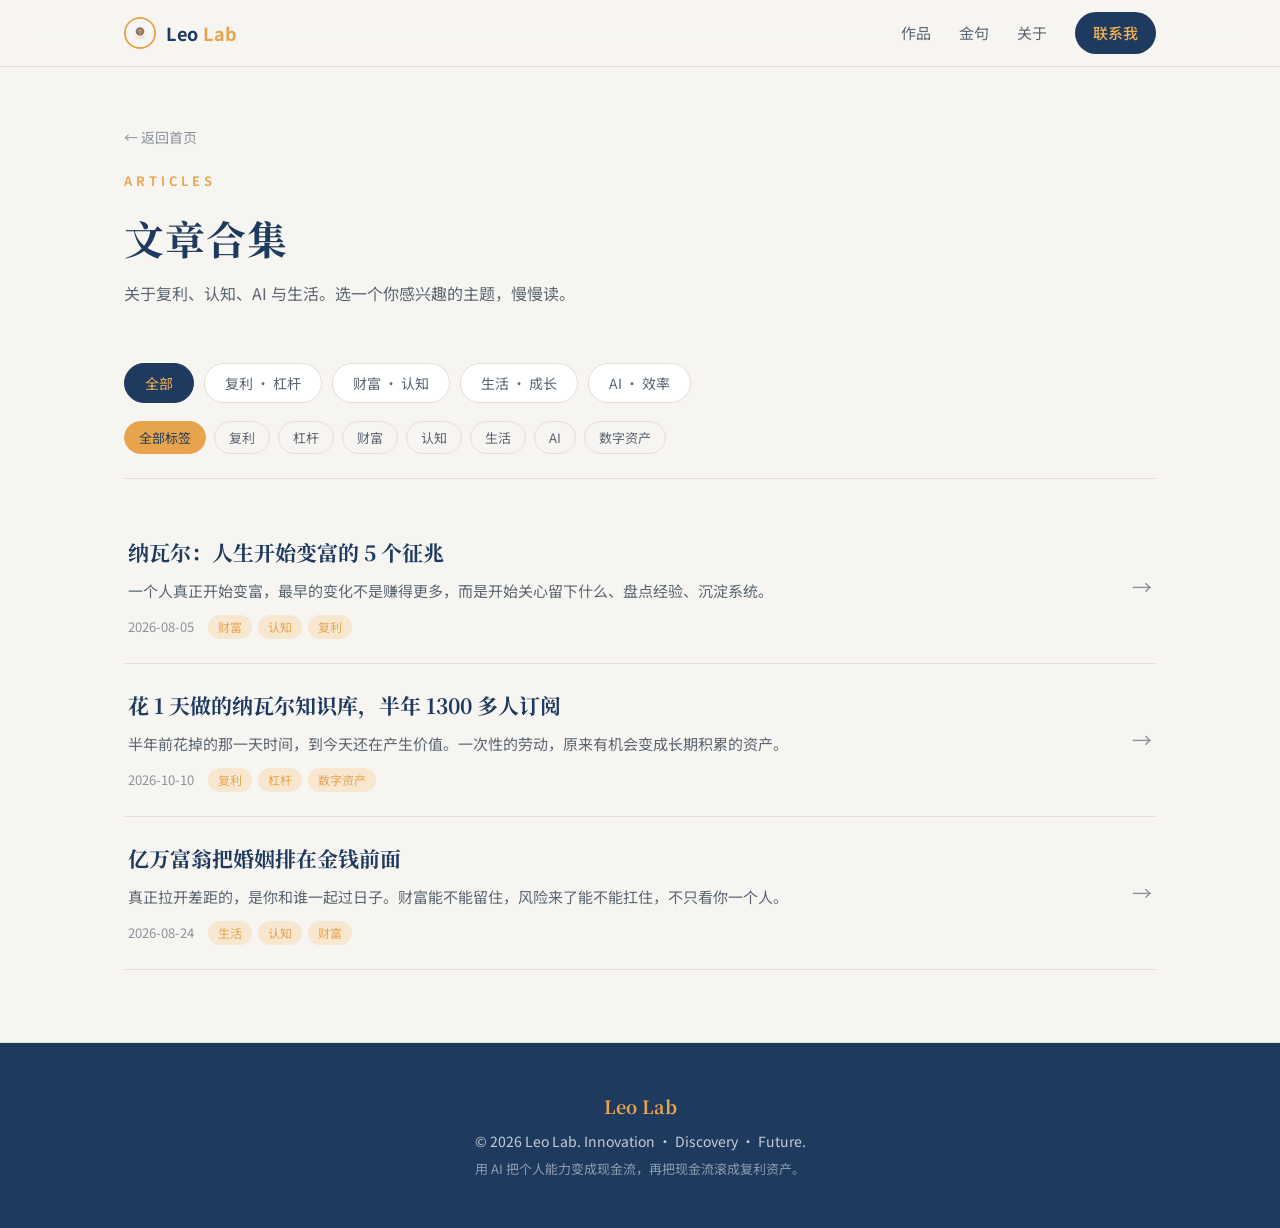
==== articles.html @ a7bbaac1 "add articles list page with category and tag filtering" ====
<!DOCTYPE html>
<html lang="zh-CN">
<head>
  <meta charset="UTF-8" />
  <meta name="viewport" content="width=device-width, initial-scale=1.0" />
  <title>文章列表 · Leo Lab</title>
  <meta name="description" content="Leo Lab 的文章合集，按主题与标签浏览。" />
  <link rel="preconnect" href="https://fonts.googleapis.com" />
  <link rel="preconnect" href="https://fonts.gstatic.com" crossorigin />
  <link href="https://fonts.googleapis.com/css2?family=Noto+Serif+SC:wght@400;600;700&family=Noto+Sans+SC:wght@300;400;500;700&display=swap" rel="stylesheet" />
  <link rel="stylesheet" href="assets/css/style.css" />
  <link rel="stylesheet" href="assets/css/articles.css" />
  <link rel="icon" href="data:image/svg+xml,<svg xmlns='http://www.w3.org/2000/svg' viewBox='0 0 100 100'><text y='.9em' font-size='90'>📈</text></svg>" />
</head>
<body>
  <a class="skip-link" href="#main">跳到正文</a>

  <header class="site-header">
    <div class="container nav-inner">
      <a class="brand" href="index.html">
        <span class="brand-mark"><img src="assets/img/leo-lab-logo.jpg" alt="Leo Lab logo" /></span>
        <span class="brand-name">Leo <span class="gold">Lab</span></span>
      </a>
      <nav class="nav-links" aria-label="主导航">
        <a href="index.html#works">作品</a>
        <a href="index.html#quotes">金句</a>
        <a href="index.html#about">关于</a>
        <a href="index.html#contact" class="nav-cta">联系我</a>
      </nav>
      <button class="nav-toggle" aria-label="打开菜单" aria-expanded="false">☰</button>
    </div>
  </header>

  <main id="main">
    <section class="articles-hero">
      <div class="container">
        <a class="articles-back" href="index.html#works">← 返回首页</a>
        <p class="section-kicker">Articles</p>
        <h1 class="articles-title">文章合集</h1>
        <p class="articles-sub">关于复利、认知、AI 与生活。选一个你感兴趣的主题，慢慢读。</p>
      </div>
    </section>

    <section class="articles-main">
      <div class="container">
        <!-- 分类 Tab -->
        <div class="filter-cats" id="filterCats" role="tablist" aria-label="文章分类">
          <button class="cat-btn active" data-cat="all" role="tab">全部</button>
          <button class="cat-btn" data-cat="复利" role="tab">复利 · 杠杆</button>
          <button class="cat-btn" data-cat="财富" role="tab">财富 · 认知</button>
          <button class="cat-btn" data-cat="生活" role="tab">生活 · 成长</button>
          <button class="cat-btn" data-cat="AI" role="tab">AI · 效率</button>
        </div>

        <!-- 标签云 -->
        <div class="filter-tags" id="filterTags" aria-label="文章标签">
          <button class="tag-chip active" data-tag="all">全部标签</button>
          <button class="tag-chip" data-tag="复利">复利</button>
          <button class="tag-chip" data-tag="杠杆">杠杆</button>
          <button class="tag-chip" data-tag="财富">财富</button>
          <button class="tag-chip" data-tag="认知">认知</button>
          <button class="tag-chip" data-tag="生活">生活</button>
          <button class="tag-chip" data-tag="AI">AI</button>
          <button class="tag-chip" data-tag="数字资产">数字资产</button>
        </div>

        <!-- 文章列表 -->
        <div class="article-list" id="articleList">
          <a class="article-item" href="posts/navar-5-signs-of-wealth.html" data-cats="财富,认知" data-tags="财富,认知,复利">
            <div class="article-item-main">
              <h2 class="article-item-title">纳瓦尔：人生开始变富的 5 个征兆</h2>
              <p class="article-item-desc">一个人真正开始变富，最早的变化不是赚得更多，而是开始关心留下什么、盘点经验、沉淀系统。</p>
              <div class="article-item-meta">
                <span class="article-item-date">2026-08-05</span>
                <span class="article-item-tags">
                  <span class="mini-tag">财富</span>
                  <span class="mini-tag">认知</span>
                  <span class="mini-tag">复利</span>
                </span>
              </div>
            </div>
            <span class="article-item-arrow">→</span>
          </a>

          <a class="article-item" href="posts/navar-knowledge-base-compound.html" data-cats="复利,AI" data-tags="复利,杠杆,数字资产,AI">
            <div class="article-item-main">
              <h2 class="article-item-title">花 1 天做的纳瓦尔知识库，半年 1300 多人订阅</h2>
              <p class="article-item-desc">半年前花掉的那一天时间，到今天还在产生价值。一次性的劳动，原来有机会变成长期积累的资产。</p>
              <div class="article-item-meta">
                <span class="article-item-date">2026-10-10</span>
                <span class="article-item-tags">
                  <span class="mini-tag">复利</span>
                  <span class="mini-tag">杠杆</span>
                  <span class="mini-tag">数字资产</span>
                </span>
              </div>
            </div>
            <span class="article-item-arrow">→</span>
          </a>

          <a class="article-item" href="posts/grant-cardone-marriage.html" data-cats="生活,财富" data-tags="生活,认知,财富">
            <div class="article-item-main">
              <h2 class="article-item-title">亿万富翁把婚姻排在金钱前面</h2>
              <p class="article-item-desc">真正拉开差距的，是你和谁一起过日子。财富能不能留住，风险来了能不能扛住，不只看你一个人。</p>
              <div class="article-item-meta">
                <span class="article-item-date">2026-08-24</span>
                <span class="article-item-tags">
                  <span class="mini-tag">生活</span>
                  <span class="mini-tag">认知</span>
                  <span class="mini-tag">财富</span>
                </span>
              </div>
            </div>
            <span class="article-item-arrow">→</span>
          </a>
        </div>

        <p class="article-empty" id="articleEmpty" hidden>这个分类下暂时还没有文章，换个分类或标签看看吧。</p>
      </div>
    </section>
  </main>

  <footer class="site-footer">
    <div class="container footer-inner">
      <p class="footer-brand">Leo Lab</p>
      <p class="footer-copy">© 2026 Leo Lab. Innovation · Discovery · Future.</p>
      <p class="footer-note">用 AI 把个人能力变成现金流，再把现金流滚成复利资产。</p>
    </div>
  </footer>

  <script src="assets/js/main.js"></script>
  <script src="assets/js/articles.js"></script>
</body>
</html>
---- assets/css/style.css ----
:root {
  /* Leo Lab 品牌配色：海军蓝 + 金色 */
  --navy: #1E3A5F;
  --navy-deep: #16283F;
  --navy-light: #2A4A72;
  --gold: #E8A44C;
  --gold-soft: #F0B054;
  --gold-pale: #F7E7CF;

  --bg: #F7F5F1;            /* 暖白底，保留书卷气 */
  --bg-alt: #EFEBE3;
  --surface: #FFFFFF;
  --ink: #1F2A38;           /* 深海军墨色文字 */
  --ink-soft: #5A6572;
  --ink-faint: #8A929C;
  --line: #E5DFD4;

  --font-serif: "Noto Serif SC", "Songti SC", "STSong", serif;
  --font-sans: "Noto Sans SC", "PingFang SC", "Microsoft YaHei", sans-serif;

  --maxw: 1080px;
  --radius: 14px;
  --shadow: 0 1px 2px rgba(22, 40, 63, 0.05), 0 8px 28px rgba(22, 40, 63, 0.08);
}

* { margin: 0; padding: 0; box-sizing: border-box; }

html { scroll-behavior: smooth; }

body {
  font-family: var(--font-sans);
  color: var(--ink);
  background: var(--bg);
  line-height: 1.7;
  -webkit-font-smoothing: antialiased;
  font-weight: 400;
}

a { color: inherit; text-decoration: none; }

.container { max-width: var(--maxw); margin: 0 auto; padding: 0 24px; }

.skip-link {
  position: absolute; left: -9999px; top: 0;
  background: var(--navy); color: #fff; padding: 8px 16px;
  z-index: 100;
}
.skip-link:focus { left: 8px; top: 8px; }

/* ---------- 导航 ---------- */
.site-header {
  position: sticky; top: 0; z-index: 50;
  background: rgba(247, 245, 241, 0.88);
  backdrop-filter: blur(12px);
  border-bottom: 1px solid var(--line);
}
.nav-inner { display: flex; align-items: center; justify-content: space-between; height: 66px; }

.brand { display: flex; align-items: center; gap: 10px; font-family: var(--font-sans); font-weight: 700; font-size: 18px; letter-spacing: 0.5px; }
.brand-mark {
  width: 32px; height: 32px; border-radius: 50%;
  background: var(--navy); border: 2px solid var(--gold);
  display: grid; place-items: center;
  color: var(--gold); font-size: 15px; font-weight: 700;
  overflow: hidden;
}
.brand-mark img { width: 100%; height: 100%; object-fit: cover; display: block; }
.brand-name { color: var(--navy); }
.brand-name .gold { color: var(--gold); }

.nav-links { display: flex; align-items: center; gap: 28px; font-size: 15px; color: var(--ink-soft); }
.nav-links a { transition: color .2s; }
.nav-links a:hover { color: var(--navy); }
.nav-cta {
  padding: 8px 18px; border-radius: 999px;
  background: var(--navy); color: var(--gold-soft) !important;
  font-weight: 500;
}
.nav-cta:hover { background: var(--gold) !important; color: var(--navy) !important; }

.nav-toggle { display: none; background: none; border: none; font-size: 22px; color: var(--navy); cursor: pointer; }

/* ---------- Hero ---------- */
.hero { padding: 96px 0 72px; text-align: center; }
.hero-kicker {
  display: inline-block; font-size: 14px; letter-spacing: 3px;
  color: var(--gold); font-weight: 600;
  margin-bottom: 22px; text-transform: uppercase;
}
.hero-title { font-family: var(--font-serif); font-weight: 700; line-height: 1.25; margin-bottom: 24px; color: var(--navy); }
.hero-title .line { display: block; font-size: 56px; letter-spacing: 4px; }
.hero-title .accent { color: var(--gold); }
.hero-subtitle { font-family: var(--font-serif); font-style: italic; color: var(--ink-faint); font-size: 18px; margin-bottom: 26px; letter-spacing: 1px; }
.hero-desc { color: var(--ink-soft); font-size: 17px; margin-bottom: 38px; }

.hero-actions { display: flex; gap: 16px; justify-content: center; }
.btn { display: inline-block; padding: 13px 30px; border-radius: 999px; font-size: 15px; font-weight: 500; transition: all .2s; }
.btn-primary { background: var(--navy); color: var(--gold-soft); }
.btn-primary:hover { background: var(--gold); color: var(--navy); transform: translateY(-1px); }
.btn-ghost { border: 1px solid var(--line); color: var(--navy); }
.btn-ghost:hover { border-color: var(--navy); }

/* ---------- 通用 section ---------- */
.section { padding: 84px 0; }
.section-alt { background: var(--bg-alt); }
.section-head { text-align: center; margin-bottom: 56px; }
.section-kicker {
  font-size: 13px; letter-spacing: 4px; text-transform: uppercase;
  color: var(--gold); font-weight: 600; margin-bottom: 12px;
}
.section-title { font-family: var(--font-serif); font-size: 34px; font-weight: 700; letter-spacing: 2px; margin-bottom: 12px; color: var(--navy); }
.section-sub { color: var(--ink-soft); font-size: 16px; }

/* ---------- 作品卡片 ---------- */
.works-grid { display: grid; grid-template-columns: repeat(2, 1fr); gap: 28px; }

.subsection { margin-bottom: 48px; }
.subsection:last-child { margin-bottom: 0; }
.subsection-head {
  display: flex; align-items: center; justify-content: space-between;
  margin-bottom: 24px; padding-bottom: 12px; border-bottom: 1px solid var(--line);
}
.subsection-title { font-family: var(--font-serif); font-size: 20px; font-weight: 700; color: var(--navy); letter-spacing: 1px; }
.subsection-count { font-size: 13px; color: var(--ink-faint); letter-spacing: 1px; }

.course-status {
  position: absolute; top: 16px; right: 16px;
  font-size: 12px; letter-spacing: 1px; padding: 4px 12px;
  border-radius: 999px; font-weight: 600;
}
.status-live { background: var(--gold); color: var(--navy); }
.status-soon { background: var(--surface); color: var(--ink-soft); border: 1px solid var(--line); }

.work-price { font-size: 20px; font-weight: 700; color: var(--gold); font-family: var(--font-serif); }

/* 首页精简文章列表 */
.home-article-list { display: flex; flex-direction: column; }
.home-article-item {
  display: flex; align-items: center; justify-content: space-between;
  gap: 20px; padding: 22px 4px;
  border-bottom: 1px solid var(--line);
  transition: all .2s;
}
.home-article-item:hover { padding-left: 12px; }
.home-article-item:hover .home-article-title { color: var(--gold); }
.home-article-main { flex: 1; }
.home-article-title { font-family: var(--font-serif); font-size: 19px; font-weight: 700; color: var(--navy); margin-bottom: 6px; transition: color .2s; }
.home-article-desc { color: var(--ink-soft); font-size: 14px; margin-bottom: 8px; line-height: 1.6; }
.home-article-date { font-size: 12px; color: var(--ink-faint); }
.home-article-arrow { font-size: 18px; color: var(--ink-faint); flex-shrink: 0; }
.home-article-more { margin-top: 24px; text-align: center; }

.work-card {
  background: var(--surface); border: 1px solid var(--line);
  border-radius: var(--radius); overflow: hidden;
  box-shadow: var(--shadow);
  transition: transform .25s, box-shadow .25s;
  display: flex; flex-direction: column;
  border-top: 3px solid var(--gold);
}
.work-card:hover { transform: translateY(-4px); box-shadow: 0 12px 36px rgba(22, 40, 63, 0.12); }

.work-cover { position: relative; height: 140px; display: grid; place-items: center; }
.work-type {
  position: absolute; top: 16px; left: 16px;
  font-size: 12px; letter-spacing: 2px; padding: 4px 12px;
  background: rgba(255,255,255,0.9); border-radius: 999px;
  color: var(--navy); font-weight: 600;
}
.cover-sage { background: linear-gradient(135deg, #DCE4E8, #BCCAD6); }
.cover-sand { background: linear-gradient(135deg, #F2E3C4, #E2C58F); }
.cover-clay { background: linear-gradient(135deg, #F0D9B8, #DFAE72); }
.cover-ink  { background: linear-gradient(135deg, #CBD3E0, #9AA9BD); }

.work-body { padding: 26px 26px 28px; display: flex; flex-direction: column; flex: 1; }
.work-title { font-family: var(--font-serif); font-size: 22px; font-weight: 700; letter-spacing: 1px; margin-bottom: 6px; color: var(--navy); }
.work-tagline { color: var(--gold); font-size: 14px; font-weight: 600; margin-bottom: 14px; }
.work-desc { color: var(--ink-soft); font-size: 15px; margin-bottom: 18px; }
.work-points { list-style: none; margin-bottom: 22px; }
.work-points li { position: relative; padding-left: 20px; color: var(--ink-soft); font-size: 14px; margin-bottom: 6px; }
.work-points li::before { content: ""; position: absolute; left: 0; top: 10px; width: 6px; height: 6px; border-radius: 50%; background: var(--gold); }

.work-meta { display: flex; align-items: center; justify-content: space-between; margin-top: auto; padding-top: 16px; border-top: 1px solid var(--line); }
.work-badge { font-size: 12px; color: var(--ink-faint); letter-spacing: 1px; }
.work-link { font-size: 14px; color: var(--navy); font-weight: 500; }
.work-link:hover { color: var(--gold); }

/* ---------- 金句 ---------- */
.quotes-grid { display: grid; grid-template-columns: repeat(3, 1fr); gap: 24px; }
.quote-card {
  background: var(--surface); border: 1px solid var(--line);
  border-radius: var(--radius); padding: 32px 28px;
  box-shadow: var(--shadow);
  border-left: 3px solid var(--gold);
}
.quote-text { font-family: var(--font-serif); font-size: 19px; line-height: 1.8; color: var(--navy); margin-bottom: 16px; }
.quote-author { font-size: 13px; color: var(--ink-faint); letter-spacing: 1px; }

/* ---------- 关于 ---------- */
.about-inner { display: grid; grid-template-columns: 1.4fr 1fr; gap: 56px; align-items: center; }
.about-body { color: var(--ink-soft); font-size: 16px; margin-bottom: 16px; }
.about-facts { list-style: none; margin-top: 24px; }
.about-facts li { padding: 10px 0; border-bottom: 1px solid var(--line); color: var(--ink-soft); font-size: 15px; }
.about-facts strong { color: var(--navy); font-weight: 600; margin-right: 12px; }

.about-card {
  background: var(--surface); border: 1px solid var(--line);
  border-radius: var(--radius); padding: 40px 32px;
  text-align: center; box-shadow: var(--shadow);
  border-top: 3px solid var(--gold);
}
.about-avatar {
  width: 88px; height: 88px; margin: 0 auto 20px;
  border-radius: 50%; background: var(--navy); border: 3px solid var(--gold);
  display: grid; place-items: center; overflow: hidden;
}
.about-avatar img { width: 100%; height: 100%; object-fit: cover; display: block; }
.about-avatar .letter { color: var(--gold); font-family: var(--font-serif); font-size: 38px; font-weight: 700; }
.about-name { font-family: var(--font-serif); font-size: 24px; font-weight: 700; margin-bottom: 6px; color: var(--navy); }
.about-tag { color: var(--gold); font-size: 14px; font-weight: 600; margin-bottom: 8px; }
.about-note { color: var(--ink-faint); font-size: 13px; }

/* ---------- 联系 ---------- */
.contact-grid { display: grid; grid-template-columns: repeat(3, 1fr); gap: 24px; }
.contact-channel {
  background: var(--surface); border: 1px solid var(--line);
  border-radius: var(--radius); padding: 32px 24px;
  text-align: center; box-shadow: var(--shadow);
}
.contact-icon { font-size: 30px; display: block; margin-bottom: 14px; }
.contact-name { font-family: var(--font-serif); font-size: 18px; font-weight: 700; margin-bottom: 4px; color: var(--navy); }
.contact-desc { color: var(--ink-soft); font-size: 14px; margin-bottom: 18px; }
.qr-placeholder {
  width: 140px; height: 140px; margin: 0 auto;
  border: 1px dashed var(--line); border-radius: 10px;
  display: grid; place-items: center;
  color: var(--ink-faint); font-size: 13px;
  background: var(--bg-alt);
}
.qr-img {
  width: 160px; height: 160px; margin: 0 auto;
  object-fit: contain; display: block;
  border-radius: 10px;
  border: 1px solid var(--line);
}
.wechat-id {
  margin-top: 18px;
  display: flex; align-items: center; justify-content: center; gap: 10px;
}
.wechat-id-label { color: var(--ink-faint); font-size: 13px; }
.wechat-id-copy {
  font-size: 14px; font-weight: 600; color: var(--navy);
  background: var(--gold-pale); border: 1px solid var(--gold);
  padding: 6px 16px; border-radius: 999px; cursor: pointer;
  transition: all .2s;
}
.wechat-id-copy:hover { background: var(--gold); color: var(--navy); }
.copy-hint { font-size: 12px; color: var(--gold); margin-top: 8px; min-height: 16px; }
.contact-mail { color: var(--gold); font-size: 15px; font-weight: 600; }
.contact-mail:hover { text-decoration: underline; }

/* ---------- 页脚 ---------- */
.site-footer { border-top: 1px solid var(--line); background: var(--navy); padding: 48px 0; text-align: center; }
.footer-brand { font-family: var(--font-serif); font-size: 18px; font-weight: 700; margin-bottom: 8px; color: var(--gold); }
.footer-copy { color: rgba(255,255,255,0.75); font-size: 14px; margin-bottom: 4px; }
.footer-note { color: rgba(255,255,255,0.5); font-size: 13px; }

/* ---------- 响应式 ---------- */
@media (max-width: 860px) {
  .hero-title .line { font-size: 42px; }
  .works-grid { grid-template-columns: 1fr; }
  .quotes-grid { grid-template-columns: 1fr; }
  .contact-grid { grid-template-columns: 1fr; }
  .about-inner { grid-template-columns: 1fr; gap: 36px; }
  .section-title { font-size: 28px; }
}

@media (max-width: 640px) {
  .nav-links { display: none; }
  .nav-links.open {
    display: flex; flex-direction: column; position: absolute;
    top: 66px; left: 0; right: 0; background: var(--bg);
    padding: 20px 24px; gap: 16px; border-bottom: 1px solid var(--line);
    align-items: flex-start;
  }
  .nav-toggle { display: block; }
  .hero { padding: 64px 0 56px; }
  .hero-title .line { font-size: 34px; letter-spacing: 2px; }
  .hero-desc { font-size: 15px; }
  .hero-actions { flex-direction: column; align-items: stretch; }
}
---- assets/css/articles.css ----
/* 文章列表页 */
.articles-hero { padding: 56px 0 24px; }
.articles-back { display: inline-block; font-size: 14px; color: var(--ink-faint); margin-bottom: 20px; }
.articles-back:hover { color: var(--gold); }
.articles-title { font-family: var(--font-serif); font-size: 40px; font-weight: 700; color: var(--navy); letter-spacing: 1px; margin-bottom: 8px; }
.articles-sub { color: var(--ink-soft); font-size: 16px; }

.articles-main { padding: 32px 0 72px; }

/* 分类 Tab */
.filter-cats {
  display: flex; flex-wrap: wrap; gap: 10px;
  margin-bottom: 18px;
}
.cat-btn {
  padding: 9px 20px; border-radius: 999px;
  border: 1px solid var(--line); background: var(--surface);
  font-size: 14px; color: var(--ink-soft); cursor: pointer;
  transition: all .2s; font-family: inherit;
}
.cat-btn:hover { border-color: var(--navy); color: var(--navy); }
.cat-btn.active { background: var(--navy); color: var(--gold-soft); border-color: var(--navy); }

/* 标签云 */
.filter-tags {
  display: flex; flex-wrap: wrap; gap: 8px;
  margin-bottom: 32px; padding-bottom: 24px;
  border-bottom: 1px solid var(--line);
}
.tag-chip {
  padding: 6px 14px; border-radius: 999px;
  border: 1px solid var(--line); background: transparent;
  font-size: 13px; color: var(--ink-soft); cursor: pointer;
  transition: all .2s; font-family: inherit;
}
.tag-chip:hover { border-color: var(--gold); color: var(--gold); }
.tag-chip.active { background: var(--gold); color: var(--navy); border-color: var(--gold); }

/* 文章列表项 */
.article-list { display: flex; flex-direction: column; gap: 0; }
.article-item {
  display: flex; align-items: center; justify-content: space-between;
  gap: 20px; padding: 24px 4px;
  border-bottom: 1px solid var(--line);
  transition: all .2s;
}
.article-item:hover { padding-left: 12px; }
.article-item:hover .article-item-title { color: var(--gold); }
.article-item-main { flex: 1; }
.article-item-title { font-family: var(--font-serif); font-size: 21px; font-weight: 700; color: var(--navy); margin-bottom: 8px; transition: color .2s; }
.article-item-desc { color: var(--ink-soft); font-size: 15px; margin-bottom: 12px; line-height: 1.6; }
.article-item-meta { display: flex; align-items: center; gap: 14px; flex-wrap: wrap; }
.article-item-date { font-size: 13px; color: var(--ink-faint); }
.article-item-tags { display: flex; gap: 6px; flex-wrap: wrap; }
.mini-tag {
  font-size: 12px; color: var(--gold); background: var(--gold-pale);
  padding: 2px 10px; border-radius: 999px;
}
.article-item-arrow { font-size: 20px; color: var(--ink-faint); flex-shrink: 0; }

.article-empty { text-align: center; color: var(--ink-faint); padding: 40px 0; font-size: 15px; }

@media (max-width: 640px) {
  .articles-title { font-size: 30px; }
  .article-item-title { font-size: 18px; }
}
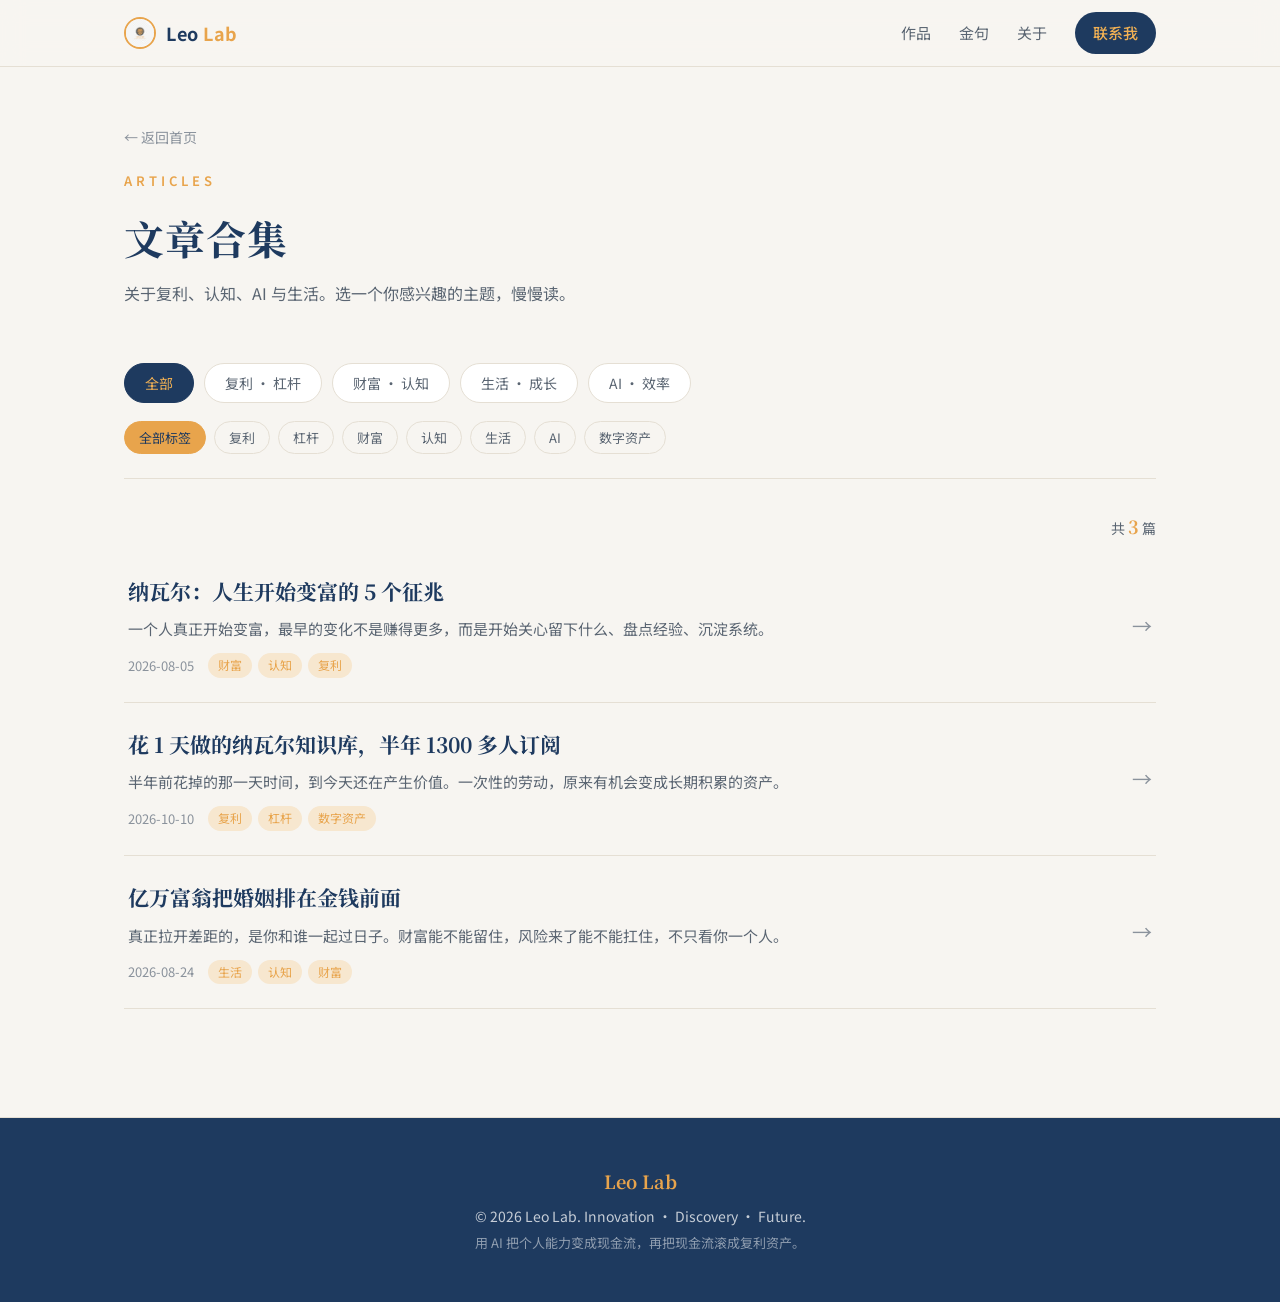
==== commit d8071e5c: "add article entry card on home + pagination (5 per page) with total count" ====
--- a/articles.html
+++ b/articles.html
@@ -65,6 +65,9 @@
         </div>
 
         <!-- 文章列表 -->
+        <div class="article-list-head" id="articleListHead">
+          <span class="article-total">共 <strong id="articleTotal">3</strong> 篇</span>
+        </div>
         <div class="article-list" id="articleList">
           <a class="article-item" href="posts/navar-5-signs-of-wealth.html" data-cats="财富,认知" data-tags="财富,认知,复利">
             <div class="article-item-main">
@@ -116,6 +119,9 @@
         </div>
 
         <p class="article-empty" id="articleEmpty" hidden>这个分类下暂时还没有文章，换个分类或标签看看吧。</p>
+
+        <!-- 分页器 -->
+        <nav class="pagination" id="pagination" aria-label="文章分页"></nav>
       </div>
     </section>
   </main>
--- a/assets/css/style.css
+++ b/assets/css/style.css
@@ -133,22 +133,36 @@
 
 .work-price { font-size: 20px; font-weight: 700; color: var(--gold); font-family: var(--font-serif); }
 
-/* 首页精简文章列表 */
-.home-article-list { display: flex; flex-direction: column; }
-.home-article-item {
+/* 首页文章入口卡片 */
+.articles-entry {
+  display: block;
+  background: var(--surface); border: 1px solid var(--line);
+  border-radius: var(--radius); padding: 28px 30px;
+  box-shadow: var(--shadow);
+  border-top: 3px solid var(--gold);
+  transition: transform .25s, box-shadow .25s;
+}
+.articles-entry:hover { transform: translateY(-4px); box-shadow: 0 12px 36px rgba(22, 40, 63, 0.12); }
+.articles-entry-top { display: flex; align-items: center; gap: 18px; }
+.articles-entry-icon {
+  width: 52px; height: 52px; border-radius: 12px; flex-shrink: 0;
+  background: var(--gold-pale); display: grid; place-items: center;
+  font-size: 26px;
+}
+.articles-entry-info { flex: 1; }
+.articles-entry-title { font-family: var(--font-serif); font-size: 20px; font-weight: 700; color: var(--navy); margin-bottom: 4px; }
+.articles-entry-desc { color: var(--ink-soft); font-size: 14px; line-height: 1.6; }
+.articles-entry-arrow { font-size: 22px; color: var(--ink-faint); flex-shrink: 0; }
+.articles-entry-meta {
   display: flex; align-items: center; justify-content: space-between;
-  gap: 20px; padding: 22px 4px;
-  border-bottom: 1px solid var(--line);
-  transition: all .2s;
-}
-.home-article-item:hover { padding-left: 12px; }
-.home-article-item:hover .home-article-title { color: var(--gold); }
-.home-article-main { flex: 1; }
-.home-article-title { font-family: var(--font-serif); font-size: 19px; font-weight: 700; color: var(--navy); margin-bottom: 6px; transition: color .2s; }
-.home-article-desc { color: var(--ink-soft); font-size: 14px; margin-bottom: 8px; line-height: 1.6; }
-.home-article-date { font-size: 12px; color: var(--ink-faint); }
-.home-article-arrow { font-size: 18px; color: var(--ink-faint); flex-shrink: 0; }
-.home-article-more { margin-top: 24px; text-align: center; }
+  gap: 16px; flex-wrap: wrap; margin-top: 18px; padding-top: 18px;
+  border-top: 1px solid var(--line);
+}
+.articles-entry-count { font-size: 14px; color: var(--ink-soft); }
+.articles-entry-count strong { color: var(--gold); font-size: 20px; font-family: var(--font-serif); }
+.articles-entry-cats { display: flex; gap: 6px; flex-wrap: wrap; }
+.articles-entry-more { text-align: right; font-size: 14px; font-weight: 500; color: var(--navy); margin-top: 14px; }
+.articles-entry:hover .articles-entry-more { color: var(--gold); }
 
 .work-card {
   background: var(--surface); border: 1px solid var(--line);
--- a/assets/css/articles.css
+++ b/assets/css/articles.css
@@ -60,6 +60,30 @@
 
 .article-empty { text-align: center; color: var(--ink-faint); padding: 40px 0; font-size: 15px; }
 
+/* 文章总数 */
+.article-list-head {
+  display: flex; align-items: center; justify-content: flex-end;
+  margin-bottom: 8px;
+}
+.article-total { font-size: 14px; color: var(--ink-soft); }
+.article-total strong { color: var(--gold); font-size: 18px; font-family: var(--font-serif); }
+
+/* 分页器 */
+.pagination {
+  display: flex; align-items: center; justify-content: center;
+  gap: 8px; flex-wrap: wrap; margin-top: 36px;
+}
+.page-btn {
+  min-width: 38px; height: 38px; padding: 0 14px;
+  border: 1px solid var(--line); background: var(--surface);
+  border-radius: 8px; font-size: 14px; color: var(--ink-soft);
+  cursor: pointer; transition: all .2s; font-family: inherit;
+}
+.page-btn:hover:not(.disabled) { border-color: var(--navy); color: var(--navy); }
+.page-btn.active { background: var(--navy); color: var(--gold-soft); border-color: var(--navy); }
+.page-btn.disabled { opacity: 0.4; cursor: not-allowed; }
+.page-info { font-size: 13px; color: var(--ink-faint); margin-left: 8px; }
+
 @media (max-width: 640px) {
   .articles-title { font-size: 30px; }
   .article-item-title { font-size: 18px; }
